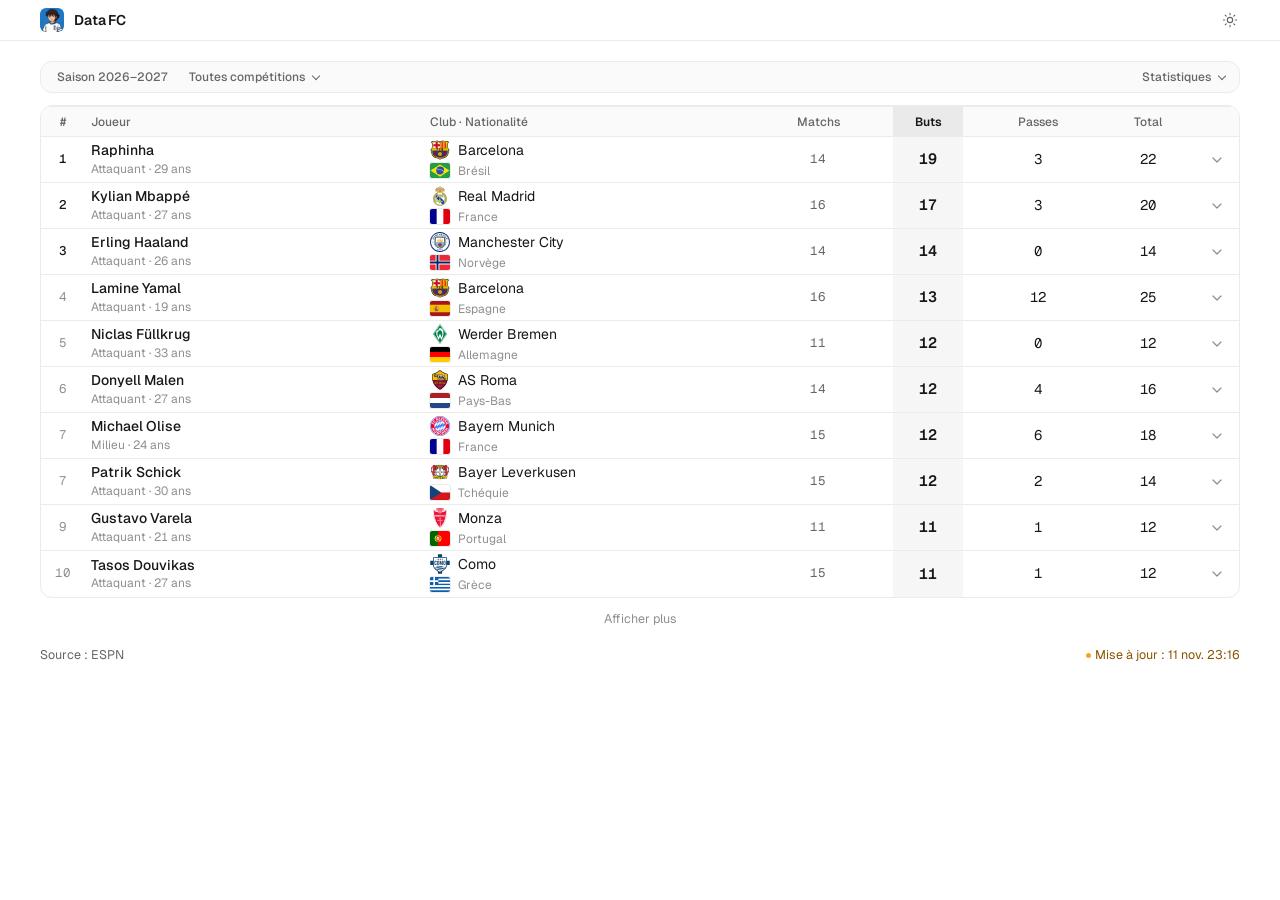
==== site/index.html @ 517b85d3 "Valeurs centrées sous le titre de chaque colonne (rang compris) Co-Authored-By: Claude Opus 5.5 <nor" ====
<!doctype html>
<html lang="fr" data-theme="light">
<head>
  <meta charset="utf-8">
  <meta name="viewport" content="width=device-width, initial-scale=1">
  <title>Data FC</title>
  <meta name="description" content="Meilleurs buteurs et passeurs des cinq grands championnats européens réunis.">
  <link rel="icon" href="assets/favicon.png" type="image/png">
  <link rel="apple-touch-icon" href="assets/apple-touch-icon.png">
  <link rel="preconnect" href="https://fonts.googleapis.com">
  <link rel="preconnect" href="https://fonts.gstatic.com" crossorigin>
  <link href="https://fonts.googleapis.com/css2?family=Geist:wght@400;500;600;700&family=Geist+Mono:wght@400;500&display=swap" rel="stylesheet">
  <link rel="stylesheet" href="styles.css?v=2026-11-12e">
  <script>
    try { if (localStorage.getItem("dfc-theme") === "dark") document.documentElement.dataset.theme = "dark"; } catch (e) {}
  </script>
</head>
<body>
  <header class="topbar">
    <div class="wrap topbar-inner">
      <a class="brand" href="./">
        <img class="brand-mark" src="assets/logo.png" alt="" width="24" height="24">
        <span>Data FC</span>
      </a>
      <nav class="topbar-actions">
        <button class="icon-btn" id="theme-toggle" type="button" aria-label="Basculer le thème">
          <svg class="i-sun" viewBox="0 0 24 24" aria-hidden="true"><circle cx="12" cy="12" r="4"/><path d="M12 2v2M12 20v2M4.9 4.9l1.4 1.4M17.7 17.7l1.4 1.4M2 12h2M20 12h2M4.9 19.1l1.4-1.4M17.7 6.3l1.4-1.4"/></svg>
          <svg class="i-moon" viewBox="0 0 24 24" aria-hidden="true"><path d="M20 14.5A8 8 0 0 1 9.5 4a8 8 0 1 0 10.5 10.5z"/></svg>
        </button>
      </nav>
    </div>
  </header>

  <main class="wrap">
    <h1 class="sr-only">Classements buteurs et passeurs</h1>

    <div class="notice" id="demo-notice" hidden>
      <strong>Données de démonstration.</strong> Les chiffres sont fictifs, en attendant le branchement de la récupération FBref.
    </div>

    <div class="toolbar">
      <div class="toolbar-left">
        <span class="season" id="season">Saison en cours</span>
        <details class="menu" id="scope-menu">
          <summary class="menu-btn" id="scope-btn">Toutes compétitions</summary>
          <div class="menu-panel menu-left" id="scope" role="radiogroup" aria-label="Compétition"></div>
        </details>
      </div>
      <details class="menu" id="cols-menu">
        <summary class="menu-btn">Statistiques</summary>
        <div class="menu-panel" role="group" aria-label="Colonnes affichées">
          <label><input type="checkbox" data-stat="goals" checked> Buts</label>
          <label><input type="checkbox" data-stat="assists" checked> Passes</label>
          <label><input type="checkbox" data-stat="ga" checked> Total</label>
          <hr>
          <label><input type="checkbox" id="opt-ratios"> / match</label>
        </div>
      </details>
    </div>

    <div class="boards" id="boards"></div>

    <footer class="foot">
      <a id="source-link" href="https://www.espn.com/soccer/" target="_blank" rel="noopener">Source : ESPN</a>
      <span aria-hidden="true">·</span>
      <span class="updated" id="updated">Mise à jour : …</span>
    </footer>

  </main>

  <script src="app.js?v=2026-11-12e"></script>
</body>
</html>
---- site/styles.css ----
/* Data FC — palette et rythme inspirés de Vercel/Geist */
:root {
  --bg: #ffffff;
  --bg-subtle: #fafafa;
  --bg-hover: #f5f5f5;
  --fg: #171717;
  --fg-muted: #666666;
  --fg-faint: #8f8f8f;
  --border: #ebebeb;
  --border-strong: #d4d4d4;
  --accent: #0070f3;
  --ok: #45a557;
  --warn: #f5a524;
  --warn-bg: #fff7e6;
  --warn-fg: #8a5300;
  --radius: 8px;
  --font: "Geist", ui-sans-serif, system-ui, -apple-system, sans-serif;
  --mono: "Geist Mono", ui-monospace, "SF Mono", Menlo, monospace;
  color-scheme: light;
}
:root[data-theme="dark"] {
  --bg: #0a0a0a;
  --bg-subtle: #111111;
  --bg-hover: #1a1a1a;
  --fg: #ededed;
  --fg-muted: #a1a1a1;
  --fg-faint: #7c7c7c;
  --border: #242424;
  --border-strong: #333333;
  --accent: #3291ff;
  --warn-bg: #2a1f05;
  --warn-fg: #f5c063;
  color-scheme: dark;
}

* { box-sizing: border-box; }
html { -webkit-text-size-adjust: 100%; text-size-adjust: 100%; }
html, body { margin: 0; }
body {
  background: var(--bg);
  color: var(--fg);
  font: 400 14px/1.5 var(--font);
  -webkit-font-smoothing: antialiased;
}
a { color: inherit; }
button { font: inherit; color: inherit; }
.sr-only { position: absolute; width: 1px; height: 1px; overflow: hidden; clip: rect(0 0 0 0); }
.wrap { max-width: 1360px; margin: 0 auto; padding: 0 40px; }

/* Barre du haut */
.topbar { border-bottom: 1px solid var(--border); position: sticky; top: 0; background: color-mix(in srgb, var(--bg) 85%, transparent); backdrop-filter: saturate(180%) blur(8px); z-index: 10; }
.topbar-inner { height: 40px; display: flex; align-items: center; justify-content: space-between; }
.brand { display: flex; align-items: center; gap: 10px; text-decoration: none; font-weight: 600; letter-spacing: -0.01em; font-size: 14px; }
.brand-mark { width: 24px; height: 24px; border-radius: 6px; display: block; }
.topbar-actions { display: flex; align-items: center; gap: 8px; }
.ghost-link { color: var(--fg-muted); text-decoration: none; font-size: 13px; padding: 6px 10px; border-radius: 6px; }
.ghost-link:hover { color: var(--fg); background: var(--bg-hover); }
/* Bascule jour/nuit : simple icône, sans cadre */
.icon-btn { all: unset; display: grid; place-items: center; width: 20px; height: 20px; cursor: pointer; color: var(--fg-muted); }
.icon-btn:hover { color: var(--fg); }
.icon-btn:focus-visible { outline: 2px solid var(--accent); outline-offset: 2px; border-radius: 4px; }
.icon-btn svg { width: 16px; height: 16px; fill: none; stroke: currentColor; stroke-width: 1.7; stroke-linecap: round; }
.i-moon { display: none; }
[data-theme="dark"] .i-sun { display: none; }
[data-theme="dark"] .i-moon { display: block; }

/* En-tête de page */
.hero { padding: 28px 0 18px; }
.hero h1 { font-size: 26px; line-height: 1.15; letter-spacing: -0.03em; font-weight: 600; margin: 0 0 4px; }
.lede { color: var(--fg-muted); font-size: 14px; margin: 0; }
.season { color: var(--fg-faint); font-size: 13px; margin: 2px 0 0; }
.notice { background: var(--warn-bg); color: var(--warn-fg); border: 1px solid color-mix(in srgb, var(--warn) 35%, transparent);
  border-radius: var(--radius); padding: 10px 14px; font-size: 13px; margin: 0 0 20px; }

/* Barre d'outils */
/* Barre de filtres : même largeur que le tableau */
/* Barre de filtres : même format que la ligne de titres du tableau (fond, hauteur, police 12 px, bordure, rayon) */
.toolbar { display: flex; align-items: center; justify-content: space-between; gap: 12px; width: 100%;
  height: 32px; margin: 20px 0 12px; padding: 0 6px 0 16px; border: 1px solid var(--border); border-radius: 12px;
  background: var(--bg-subtle); color: var(--fg-muted); font-size: 12px; font-weight: 500; }
.toolbar-left { display: flex; align-items: center; gap: 16px; }
.toolbar .season { font-size: 12px; font-weight: 500; color: var(--fg-muted); margin: 0; white-space: nowrap; }
.toolbar .select select { height: 24px; font: 500 12px var(--font); color: var(--fg-muted); background: transparent;
  border: 0; border-radius: 6px; padding: 0 22px 0 6px; }
.toolbar .select select:hover { background: var(--bg-hover); color: var(--fg); }
.toolbar .select::after { right: 8px; width: 5px; height: 5px; margin-top: -4px; }
.toolbar-meta { margin-left: auto !important; }
/* Menu à cases à cocher (colonnes affichées) */
.menu { position: relative; }
.menu-btn { list-style: none; cursor: pointer; display: inline-flex; align-items: center; height: 24px; padding: 0 22px 0 6px;
  border-radius: 6px; font: 500 12px var(--font); color: var(--fg-muted); position: relative; user-select: none; }
.menu-btn::-webkit-details-marker { display: none; }
.menu-btn::after { content: ""; position: absolute; right: 8px; top: 50%; width: 5px; height: 5px; margin-top: -4px;
  border-right: 1.6px solid var(--fg-muted); border-bottom: 1.6px solid var(--fg-muted); transform: rotate(45deg); }
.menu-btn:hover, .menu[open] .menu-btn { background: var(--bg-hover); color: var(--fg); }
.menu-btn:focus-visible { outline: 2px solid var(--accent); outline-offset: 1px; }
/* Panneau du menu « Statistiques » : même allure que la barre de filtre (fond, bordure, rayon, police 12 px) */
.menu-panel { position: absolute; right: 0; top: calc(100% + 6px); z-index: 20; min-width: 150px; padding: 4px;
  background: var(--bg-subtle); border: 1px solid var(--border); border-radius: 12px; }
.menu-panel label { display: flex; align-items: center; gap: 8px; height: 26px; padding: 0 8px; border-radius: 6px;
  font-size: 12px; font-weight: 500; color: var(--fg-muted); cursor: pointer; }
.menu-panel label:hover { background: var(--bg-hover); color: var(--fg); }
.menu-panel input { width: 13px; height: 13px; margin: 0; accent-color: var(--fg); cursor: pointer; }
.menu-panel.menu-left { left: 0; right: auto; width: max-content; min-width: 200px; max-height: min(70vh, 560px); overflow-y: auto; }
.menu-panel label { white-space: nowrap; }
.menu-panel label.sub { padding-left: 24px; }
.menu-panel label.off { color: var(--fg-faint); cursor: default; }
.menu-panel label.off:hover { background: transparent; color: var(--fg-faint); }
.menu-panel input:disabled { cursor: default; }
.menu-panel hr { border: 0; border-top: 1px solid var(--border); margin: 3px 4px; }
.select { position: relative; display: inline-flex; }
.select select { appearance: none; -webkit-appearance: none; font: 500 14px var(--font); color: var(--fg); background: var(--bg);
  border: 1px solid var(--border); border-radius: 8px; height: 38px; padding: 0 36px 0 12px; cursor: pointer; }
.select select:hover { background: var(--bg-hover); }
.select select:focus-visible { outline: 2px solid var(--accent); outline-offset: 1px; }
.select::after { content: ""; position: absolute; right: 13px; top: 50%; width: 6px; height: 6px; margin-top: -5px;
  border-right: 1.6px solid var(--fg-muted); border-bottom: 1.6px solid var(--fg-muted); transform: rotate(45deg); pointer-events: none; }
.toolbar-meta { color: var(--fg-faint); font-size: 13px; margin: 0; display: flex; align-items: center; gap: 8px; }
.updated { cursor: default; }
.updated.stale { color: var(--warn-fg); }
.updated.stale::before { content: ""; display: inline-block; width: 5px; height: 5px; border-radius: 50%; background: var(--warn); margin-right: 4px; vertical-align: 1px; }

/* Trois classements côte à côte */
.boards { display: block; }
.card { border: 1px solid var(--border); border-radius: 12px; overflow: hidden; background: var(--bg); width: 100%; }
.card-head { display: flex; align-items: baseline; justify-content: space-between; padding: 16px 16px 12px; }
.card-head h2 { margin: 0; font-size: 15px; font-weight: 600; letter-spacing: -0.01em; }
.card-count { color: var(--fg-faint); font-size: 12.5px; }

.board { width: 100%; border-collapse: collapse; table-layout: fixed; font-variant-numeric: tabular-nums; }
.c-rank { width: 44px; } .c-player { width: 220px; } .c-club { width: 210px; } .c-mj { width: 64px; } .c-stat { width: 120px; } .c-toggle { width: 36px; }
.board th, .board td { padding: 0 6px; text-align: left; white-space: nowrap; overflow: hidden; text-overflow: ellipsis; }
.board th:first-child, .board td:first-child { padding-left: 16px; }
.board th:last-child, .board td:last-child { padding-right: 16px; }
.board thead th { height: 30px; background: var(--bg-subtle); color: var(--fg-muted); font-weight: 500; font-size: 12px;
  border-top: 1px solid var(--border); border-bottom: 1px solid var(--border); }
.board .num { text-align: right; }
.board thead th.active { color: var(--fg); }
/* Colonnes chiffrées : chiffres tabulaires alignés à droite, unité dans l'en-tête */
.board th.num .h { white-space: nowrap; }
.board th.num .u { font-size: 11px; font-weight: 400; color: var(--fg-faint); }
.sortable button { all: unset; cursor: pointer; display: block; text-align: right; width: 100%; border-radius: 4px; color: var(--fg-muted); }
.sortable button:hover { color: var(--fg); }
.sortable button.active { color: var(--fg); font-weight: 600; }
.sortable button:focus-visible { outline: 2px solid var(--accent); outline-offset: 2px; }
.board th.sortable, .board td.stat { padding-left: 6px; padding-right: 14px; }
/* Colonne triée : surbrillance qui commence 20 px après la colonne précédente */
.board th.sorted, .board td.sorted { --hl: color-mix(in srgb, var(--fg) 4%, transparent);
  background-image: linear-gradient(to right, transparent 20px, var(--hl) 20px, var(--hl) calc(100% - 4px), transparent calc(100% - 4px)); }
.board th.sorted { --hl: color-mix(in srgb, var(--fg) 7%, transparent); color: var(--fg); }
td.stat { white-space: nowrap; text-align: right; font-variant-numeric: tabular-nums; }
td.stat .v { display: inline-block; color: var(--fg); font-size: 14px; }
td.stat .r { display: inline-block; width: 36px; margin-left: 8px; text-align: right; font-size: 11.5px; color: var(--fg-faint); }
td.ratio-col .r { width: auto; margin-left: 0; font-size: 12.5px; color: var(--fg-muted); }
th.ratio-col button { font-weight: 400; color: var(--fg-faint); }
th.ratio-col button.active { color: var(--fg); font-weight: 600; }
td.stat .r.on { color: var(--fg); font-weight: 600; }
td.stat .v.on { font-weight: 600; font-size: 15px; }
.detail td.stat .v { font-size: 12.5px; color: var(--fg-muted); }
.detail td.stat .v.on { font-size: 12.5px; color: var(--fg); }
.detail td.stat .r { font-size: 10.5px; }
.chev { width: 16px; height: 16px; fill: none; stroke: var(--fg-faint); stroke-width: 1.8; stroke-linecap: round; stroke-linejoin: round; transition: transform .18s ease; display: block; margin-left: auto; }
.row[aria-expanded="true"] .chev { transform: rotate(180deg); stroke: var(--fg); }
.player-meta { color: var(--fg-faint); font-size: 12px; }
.club { display: flex; align-items: center; gap: 8px; min-width: 0; color: var(--fg); }
.club .crest, .club .crest-fallback { width: 20px; height: 20px; }
.club-country { display: flex; flex-direction: column; gap: 1px; min-width: 0; }
.country { display: flex; align-items: center; gap: 8px; color: var(--fg-faint); font-size: 12px; min-width: 0; }
.country .flag { width: 20px; height: 15px; }
.country span { overflow: hidden; text-overflow: ellipsis; }
.detail .club .crest, .detail .club .crest-fallback { width: 16px; height: 16px; }
.detail .club { color: var(--fg-muted); }
.note { color: var(--fg-faint); font-size: 12px; margin: 10px 0 0; }

.row { cursor: pointer; }
.row > td { height: 46px; border-bottom: 1px solid var(--border); }
.row:last-child > td { border-bottom: 0; }
.row:hover > td { background: var(--bg-hover); }
.row:focus-visible { outline: 2px solid var(--accent); outline-offset: -2px; }
.row td.rank { color: var(--fg-faint); font-family: var(--mono); font-size: 12.5px; }
.row td.rank.podium { color: var(--fg); font-weight: 500; }
.row td.num { font-family: var(--mono); font-size: 12.5px; color: var(--fg-muted); }
.row td.num.primary { color: var(--fg); font-size: 15px; font-weight: 500; }
.row td.num.ratio.primary { font-size: 14px; }
.row td.num.ratio:not(.primary) { color: var(--fg-faint); }

.player { display: flex; align-items: center; gap: 10px; min-width: 0; }
.flag { width: 20px; height: 15px; border-radius: 2px; flex: none; object-fit: cover; box-shadow: 0 0 0 1px rgba(0,0,0,.08); background: var(--bg-hover); }
.player-text { min-width: 0; display: flex; flex-direction: column; gap: 2px; line-height: 1.25; }
.player-name { font-weight: 500; color: var(--fg); overflow: hidden; text-overflow: ellipsis; }
.player-club { display: flex; align-items: center; gap: 6px; min-width: 0; color: var(--fg-muted); font-size: 12px; }
.club-name { overflow: hidden; text-overflow: ellipsis; }
.crest { width: 16px; height: 16px; object-fit: contain; flex: none; }
.crest-fallback { width: 16px; height: 16px; border-radius: 50%; display: grid; place-items: center; flex: none;
  background: var(--bg-hover); border: 1px solid var(--border); font-size: 6.5px; font-weight: 600; color: var(--fg-muted); }
.pill { font-size: 10.5px; color: var(--fg-muted); border: 1px solid var(--border); border-radius: 999px; padding: 0 5px; line-height: 15px; flex: none; }
.row[aria-expanded="true"] > td { border-bottom-color: transparent; background: var(--bg-subtle); }

/* Détail par compétition */
.detail > td { padding: 0 !important; border-bottom: 1px solid var(--border); background: var(--bg-subtle); }
.detail table { width: 100%; border-collapse: collapse; table-layout: fixed; }
.detail td { height: 28px; font-size: 12px; color: var(--fg-muted); padding: 0 6px; }
.detail td:first-child { padding-left: 16px; } .detail td:last-child { padding-right: 16px; }
.detail tr:last-child td { padding-bottom: 6px; height: 38px; }
.detail td.num { font-family: var(--mono); font-size: 12px; text-align: right; }
.detail td.num.primary { color: var(--fg); }
.league { display: flex; align-items: center; gap: 8px; padding-left: 30px; position: relative; min-width: 0; }
.league::before { content: ""; position: absolute; left: 10px; top: -10px; width: 12px; height: 18px; border-left: 1px solid var(--border-strong); border-bottom: 1px solid var(--border-strong); border-bottom-left-radius: 6px; }
.league-name { overflow: hidden; text-overflow: ellipsis; }
.league .flag { width: 18px; height: 13.5px; }
.comp-logo { width: 18px; height: 18px; object-fit: contain; flex: none; }
[data-theme="dark"] .comp-logo { filter: invert(1) hue-rotate(180deg); }
.detail tr.out td { opacity: .45; }

.card-foot { display: flex; justify-content: center; padding: 12px 16px; border-top: 1px solid var(--border); }
.more-row { width: 100%; display: flex; justify-content: center; margin-top: 10px; }
.more-link { all: unset; cursor: pointer; font-size: 12.5px; color: var(--fg-faint); padding: 2px 4px; border-radius: 4px; }
.more-link:hover { color: var(--fg); text-decoration: underline; }
.more-link:focus-visible { outline: 2px solid var(--accent); outline-offset: 2px; }
.cutoff { margin: 0; color: var(--fg-faint); font-size: 12px; text-align: center; }
.btn { border: 1px solid var(--border); background: var(--bg); border-radius: 6px; padding: 6px 12px; font-size: 13px; font-weight: 500; cursor: pointer; }
.btn:hover { background: var(--bg-hover); }
.empty-msg { color: var(--fg-muted); }

.empty td { height: 120px; text-align: center !important; color: var(--fg-muted); }

.foot { display: flex; justify-content: space-between; gap: 8px; padding: 16px 0 48px; color: var(--fg-faint); font-size: 12.5px; }
.foot p { margin: 0 0 6px; }
.foot a { color: var(--fg-muted); text-decoration: none; }
.foot a:hover { color: var(--fg); text-decoration: underline; }
.foot > span[aria-hidden] { display: none; } /* source à gauche, mise à jour à droite */

/* Colonnes de stats centrées : titre, chiffres et surbrillance du tri sur le même axe */
.board th.sortable, .board td.stat { padding-left: 6px; padding-right: 6px; text-align: center; }
.sortable button { text-align: center; }
td.stat .v, td.stat .r, td.ratio-col .r { display: inline-block; min-width: 3ch; margin-left: 0; width: auto; text-align: right; }
.board th.sorted, .board td.sorted { --in: 20px;
  background-image: linear-gradient(to right, transparent var(--in), var(--hl) var(--in), var(--hl) calc(100% - var(--in)), transparent calc(100% - var(--in))); }
.board.with-ratios th.sorted, .board.with-ratios td.sorted { --in: 8px; }

/* Colonnes chiffrées (Matchs, Buts, Passes, Total, / match) : même largeur, titres et nombres centrés */
.board th.mj, .board td.mj { text-align: center !important; padding-left: 6px; padding-right: 6px; }
td.mj .v { display: inline-block; min-width: 3ch; text-align: right; }
.detail td.stat, .detail td.mj { text-align: center !important; }

/* Chaque valeur centrée sous le titre de sa colonne (plus de largeur minimale alignée à droite) */
.board td.stat .v, .board td.stat .r, .board td.ratio-col .r, .board td.mj .v { display: inline; min-width: 0; width: auto; margin: 0; text-align: center; }
.board th.rank, .board td.rank { text-align: center; padding-left: 6px !important; padding-right: 6px; }
.detail td.stat, .detail td.mj { text-align: center !important; }

/* ——— Mobile (≤ 720 px) ——— */
@media (max-width: 720px) {
  .wrap { padding: 0 16px; }
  .topbar-inner { height: 48px; }
  .toolbar { height: auto; min-height: 36px; flex-wrap: wrap; gap: 4px 8px; padding: 4px 4px 4px 12px; margin: 14px 0 10px; }
  .toolbar-left { gap: 6px; flex-wrap: wrap; min-width: 0; }
  .toolbar .season { display: none; }
  .menu-btn { height: 30px; }
  .menu-panel { max-width: calc(100vw - 32px); }
  .menu-panel label { height: 34px; font-size: 13px; }
  .menu-panel.menu-left { min-width: 0; max-height: 60vh; }
  /* Avec les ratios, 6 colonnes chiffrées : le tableau défile horizontalement dans sa carte */
  .card { overflow-x: auto; -webkit-overflow-scrolling: touch; }
  .board th, .board td { padding: 0 2px; text-overflow: clip; }
  .board th:first-child, .board td:first-child { padding-left: 6px; }
  .board th.rank, .board td.rank { padding-left: 2px !important; padding-right: 2px; }
  .board th:last-child, .board td:last-child { padding-right: 4px; }
  .board td:nth-child(2) { text-overflow: ellipsis; }
  .board th.sortable, .board td.stat, .board th.mj, .board td.mj { padding-left: 0; padding-right: 0; }
  .board th.sorted, .board td.sorted, .board.with-ratios th.sorted, .board.with-ratios td.sorted { --in: 3px; }
  .board thead th { font-size: 11px; letter-spacing: -0.02em; }
  .board.with-ratios td.stat .v { font-size: 12.5px; }
  .board.with-ratios td.stat .v.on { font-size: 13px; }
  td.ratio-col .r { font-size: 11px; letter-spacing: -0.03em; }
  .row td.rank { font-size: 11px; letter-spacing: -0.04em; }
  .row > td { height: 52px; }
  td.stat .v { font-size: 13.5px; }
  td.stat .v.on { font-size: 14px; }
  .player-name { font-size: 13.5px; }
  .player-club { gap: 6px; }
  .player-club .club { gap: 5px; color: var(--fg-muted); font-size: 12px; min-width: 0; }
  .player-club .club .crest, .player-club .club .crest-fallback { width: 14px; height: 14px; }
  .player-club .flag { width: 16px; height: 12px; }
  .chev { width: 14px; height: 14px; }
  .league { padding-left: 22px; gap: 6px; }
  .league::before { left: 6px; }
  .detail td:first-child { padding-left: 4px; }
  .player-club .pill { display: none; }
  /* Textes réduits sur mobile */
  body { font-size: 12.5px; }
  .brand { font-size: 13px; }
  .brand-mark { width: 22px; height: 22px; }
  .menu-btn { font-size: 11.5px; }
  .menu-panel label { font-size: 12px; }
  .board thead th { font-size: 10px; }
  .player-name { font-size: 12px; }
  .row > td { height: 46px; }
  .row td.rank { font-size: 10.5px; }
  .row td.num, .row td.mj .v { font-size: 11px; }
  td.stat .v, .board.with-ratios td.stat .v { font-size: 12px; }
  td.stat .v.on, .board.with-ratios td.stat .v.on { font-size: 12.5px; }
  td.ratio-col .r { font-size: 10px; }
  .detail td, .detail td.num, .detail td.stat .v, .detail td.stat .v.on { font-size: 10.5px; }
  .detail td.stat .r { font-size: 9.5px; }
  .player-club .club .crest, .player-club .club .crest-fallback { width: 13px; height: 13px; }
  .player-club .flag { width: 15px; height: 11px; }
  .more-link, .foot { font-size: 11.5px; }
  .foot { flex-direction: column; gap: 4px; padding-bottom: 32px; }
}

/* Mobile en portrait : écusson et drapeau seuls, sans le nom du club */
@media (max-width: 720px) and (orientation: portrait) {
  .player-club .club-name { display: none; }
  .player-club { gap: 6px; }
  .detail .club .club-name { display: none; }
}
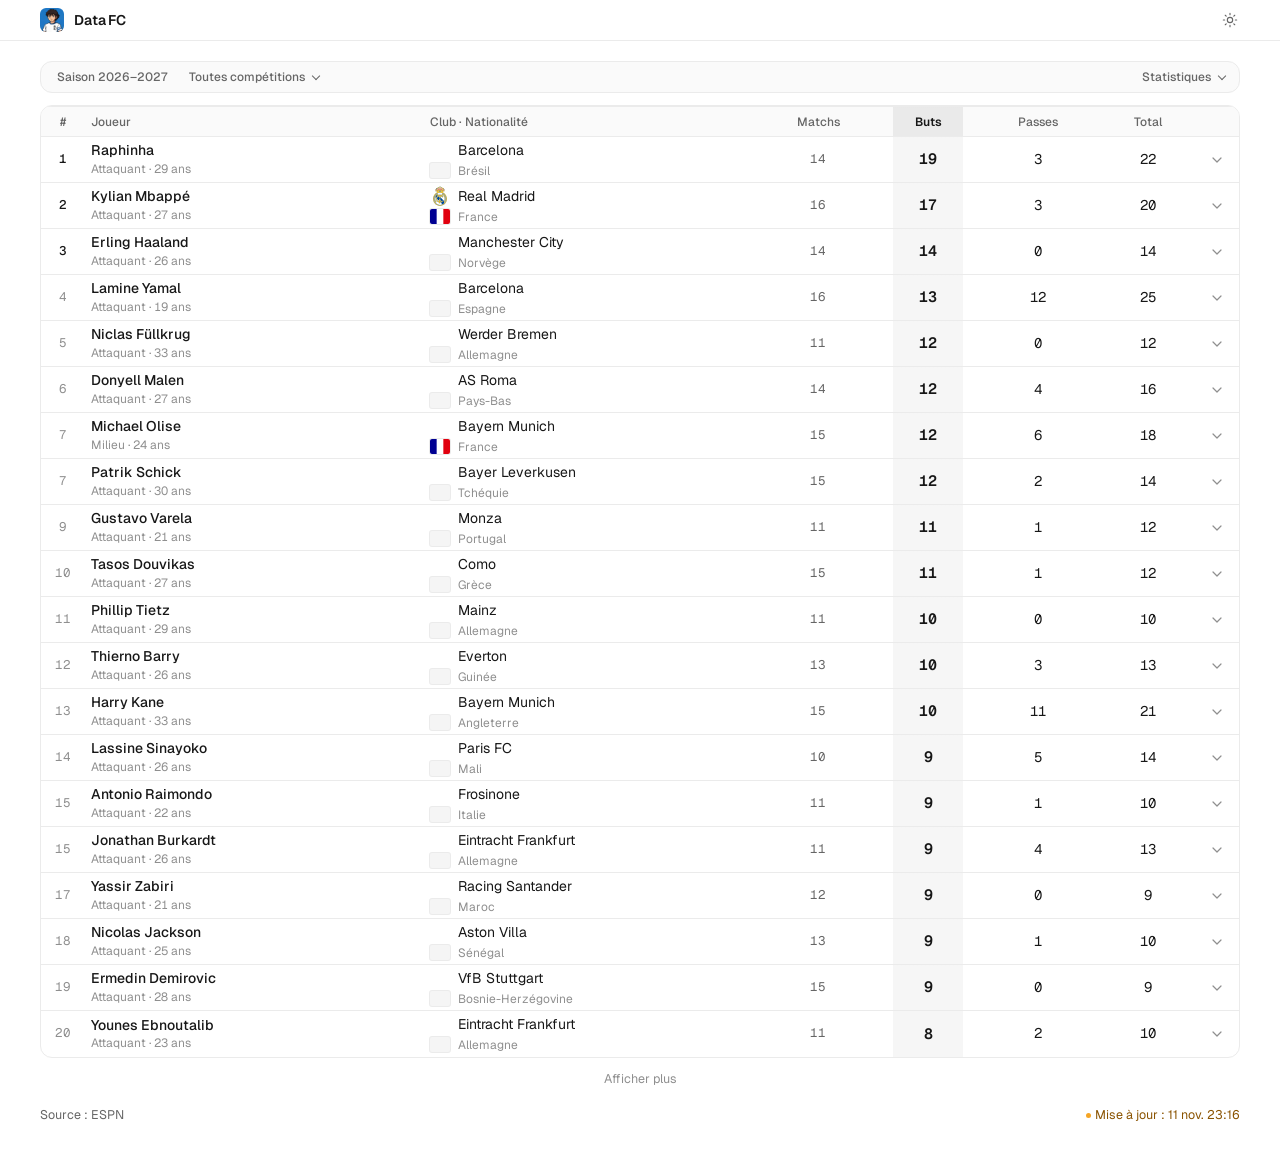
==== commit f80672d8: "Top 20 affiché par défaut (« Afficher plus » ajoute toujours 10 rangs) Co-Authored-By: Claude Opus 5" ====
--- a/site/index.html
+++ b/site/index.html
@@ -10,7 +10,7 @@
   <link rel="preconnect" href="https://fonts.googleapis.com">
   <link rel="preconnect" href="https://fonts.gstatic.com" crossorigin>
   <link href="https://fonts.googleapis.com/css2?family=Geist:wght@400;500;600;700&family=Geist+Mono:wght@400;500&display=swap" rel="stylesheet">
-  <link rel="stylesheet" href="styles.css?v=2026-11-12e">
+  <link rel="stylesheet" href="styles.css?v=2026-11-12i">
   <script>
     try { if (localStorage.getItem("dfc-theme") === "dark") document.documentElement.dataset.theme = "dark"; } catch (e) {}
   </script>
@@ -68,6 +68,6 @@
 
   </main>
 
-  <script src="app.js?v=2026-11-12e"></script>
+  <script src="app.js?v=2026-11-12i"></script>
 </body>
 </html>
--- a/site/styles.css
+++ b/site/styles.css
@@ -122,7 +122,7 @@
 
 /* Trois classements côte à côte */
 .boards { display: block; }
-.card { border: 1px solid var(--border); border-radius: 12px; overflow: hidden; background: var(--bg); width: 100%; }
+.card { border: 1px solid var(--border); border-radius: 12px; overflow: hidden; overflow-x: auto; background: var(--bg); width: 100%; }
 .card-head { display: flex; align-items: baseline; justify-content: space-between; padding: 16px 16px 12px; }
 .card-head h2 { margin: 0; font-size: 15px; font-weight: 600; letter-spacing: -0.01em; }
 .card-count { color: var(--fg-faint); font-size: 12.5px; }
@@ -243,13 +243,17 @@
 td.mj .v { display: inline-block; min-width: 3ch; text-align: right; }
 .detail td.stat, .detail td.mj { text-align: center !important; }
 
+/* Fenêtre étroite sur ordinateur : largeur minimale, le tableau défile au lieu d'écraser Joueur/Club */
+.board { min-width: 860px; }
+.board.with-ratios { min-width: 1120px; }
+
 /* Chaque valeur centrée sous le titre de sa colonne (plus de largeur minimale alignée à droite) */
 .board td.stat .v, .board td.stat .r, .board td.ratio-col .r, .board td.mj .v { display: inline; min-width: 0; width: auto; margin: 0; text-align: center; }
 .board th.rank, .board td.rank { text-align: center; padding-left: 6px !important; padding-right: 6px; }
 .detail td.stat, .detail td.mj { text-align: center !important; }
 
-/* ——— Mobile (≤ 720 px) ——— */
-@media (max-width: 720px) {
+/* ——— Mobile (≤ 720 px de large, ou téléphone en paysage : ≤ 500 px de haut) ——— */
+@media (max-width: 720px), (max-height: 500px) {
   .wrap { padding: 0 16px; }
   .topbar-inner { height: 48px; }
   .toolbar { height: auto; min-height: 36px; flex-wrap: wrap; gap: 4px 8px; padding: 4px 4px 4px 12px; margin: 14px 0 10px; }
@@ -261,6 +265,7 @@
   .menu-panel.menu-left { min-width: 0; max-height: 60vh; }
   /* Avec les ratios, 6 colonnes chiffrées : le tableau défile horizontalement dans sa carte */
   .card { overflow-x: auto; -webkit-overflow-scrolling: touch; }
+  .board, .board.with-ratios { min-width: 0; }
   .board th, .board td { padding: 0 2px; text-overflow: clip; }
   .board th:first-child, .board td:first-child { padding-left: 6px; }
   .board th.rank, .board td.rank { padding-left: 2px !important; padding-right: 2px; }
@@ -305,7 +310,7 @@
   .player-club .club .crest, .player-club .club .crest-fallback { width: 13px; height: 13px; }
   .player-club .flag { width: 15px; height: 11px; }
   .more-link, .foot { font-size: 11.5px; }
-  .foot { flex-direction: column; gap: 4px; padding-bottom: 32px; }
+  .foot { padding-bottom: 32px; }
 }
 
 /* Mobile en portrait : écusson et drapeau seuls, sans le nom du club */
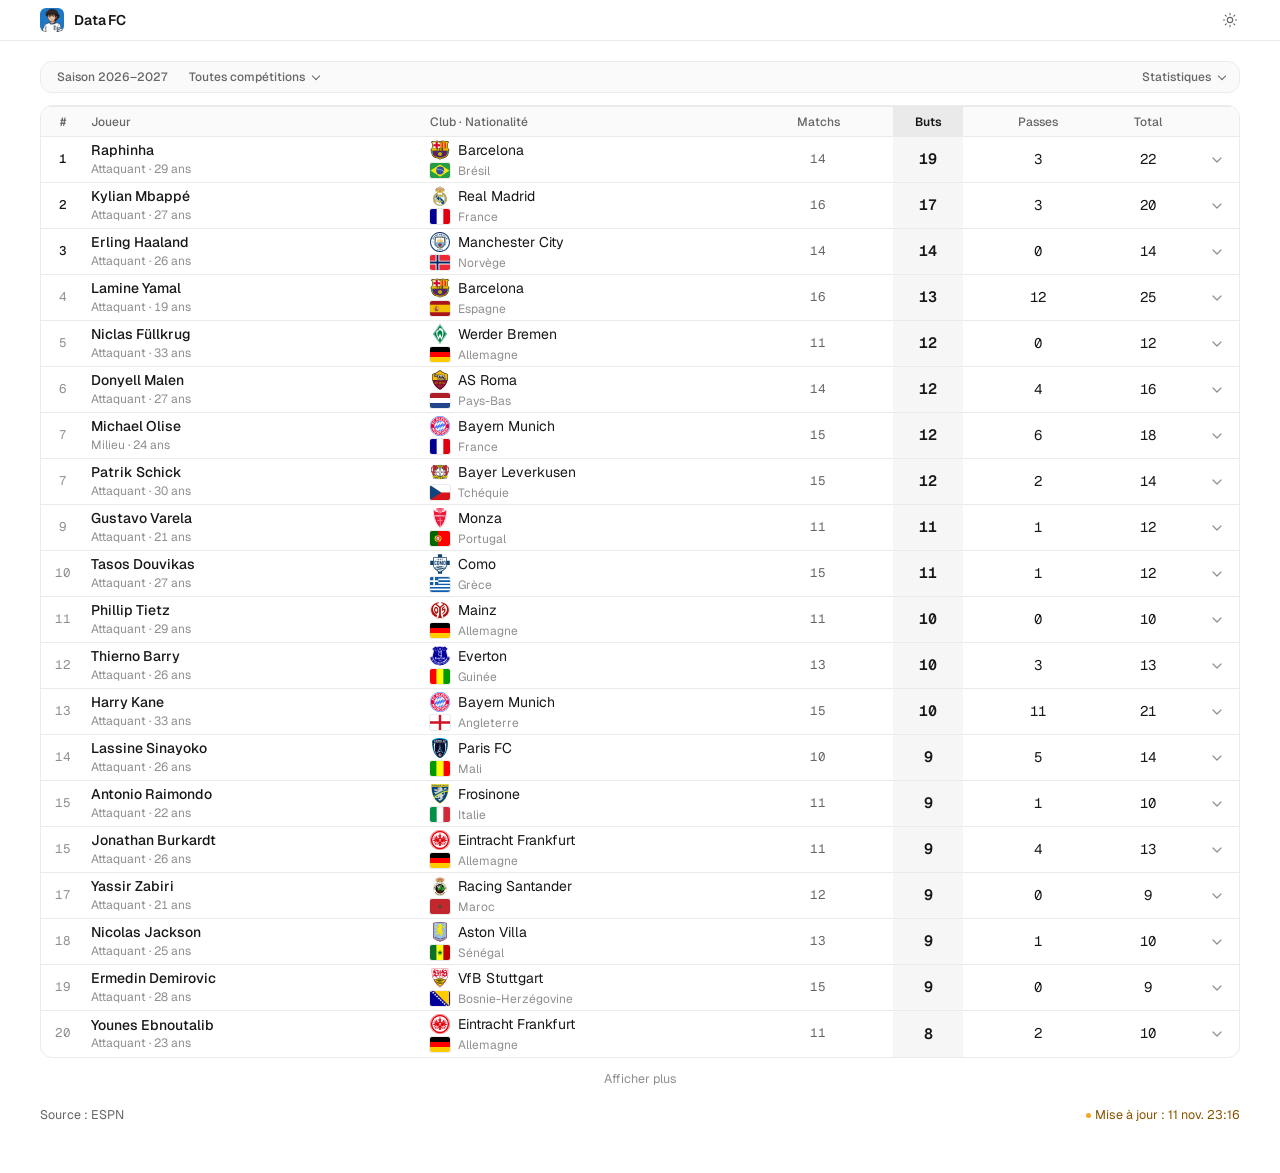
==== commit cfbb5298: "Mobile en paysage : colonne Club · Nationalité séparée, comme sur ordinateur Co-Authored-By: Claude " ====
--- a/site/index.html
+++ b/site/index.html
@@ -10,7 +10,7 @@
   <link rel="preconnect" href="https://fonts.googleapis.com">
   <link rel="preconnect" href="https://fonts.gstatic.com" crossorigin>
   <link href="https://fonts.googleapis.com/css2?family=Geist:wght@400;500;600;700&family=Geist+Mono:wght@400;500&display=swap" rel="stylesheet">
-  <link rel="stylesheet" href="styles.css?v=2026-11-12i">
+  <link rel="stylesheet" href="styles.css?v=2026-11-12j">
   <script>
     try { if (localStorage.getItem("dfc-theme") === "dark") document.documentElement.dataset.theme = "dark"; } catch (e) {}
   </script>
@@ -68,6 +68,6 @@
 
   </main>
 
-  <script src="app.js?v=2026-11-12i"></script>
+  <script src="app.js?v=2026-11-12j"></script>
 </body>
 </html>
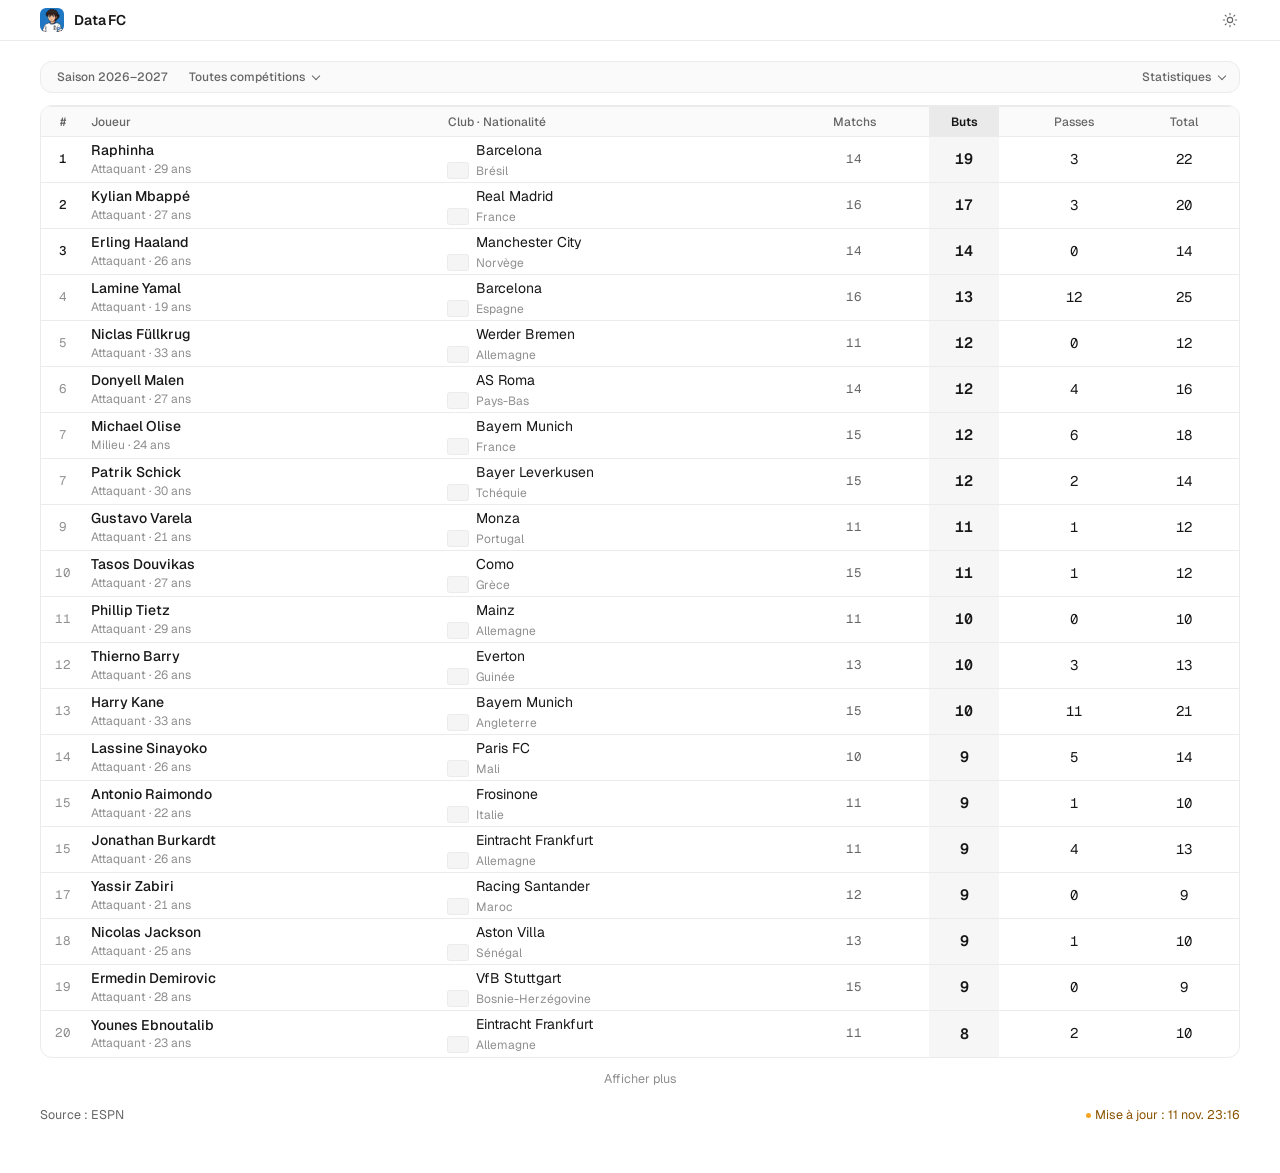
==== commit 7c0fdadb: "Flèche de dépliage retirée partout : un clic sur la ligne ouvre le détail Co-Authored-By: Claude Opu" ====
--- a/site/index.html
+++ b/site/index.html
@@ -10,7 +10,7 @@
   <link rel="preconnect" href="https://fonts.googleapis.com">
   <link rel="preconnect" href="https://fonts.gstatic.com" crossorigin>
   <link href="https://fonts.googleapis.com/css2?family=Geist:wght@400;500;600;700&family=Geist+Mono:wght@400;500&display=swap" rel="stylesheet">
-  <link rel="stylesheet" href="styles.css?v=2026-11-12j">
+  <link rel="stylesheet" href="styles.css?v=2026-11-12k">
   <script>
     try { if (localStorage.getItem("dfc-theme") === "dark") document.documentElement.dataset.theme = "dark"; } catch (e) {}
   </script>
@@ -68,6 +68,6 @@
 
   </main>
 
-  <script src="app.js?v=2026-11-12j"></script>
+  <script src="app.js?v=2026-11-12k"></script>
 </body>
 </html>
--- a/site/styles.css
+++ b/site/styles.css
@@ -128,7 +128,7 @@
 .card-count { color: var(--fg-faint); font-size: 12.5px; }
 
 .board { width: 100%; border-collapse: collapse; table-layout: fixed; font-variant-numeric: tabular-nums; }
-.c-rank { width: 44px; } .c-player { width: 220px; } .c-club { width: 210px; } .c-mj { width: 64px; } .c-stat { width: 120px; } .c-toggle { width: 36px; }
+.c-rank { width: 44px; } .c-player { width: 220px; } .c-club { width: 210px; } .c-mj { width: 64px; } .c-stat { width: 120px; }
 .board th, .board td { padding: 0 6px; text-align: left; white-space: nowrap; overflow: hidden; text-overflow: ellipsis; }
 .board th:first-child, .board td:first-child { padding-left: 16px; }
 .board th:last-child, .board td:last-child { padding-right: 16px; }
@@ -159,8 +159,6 @@
 .detail td.stat .v { font-size: 12.5px; color: var(--fg-muted); }
 .detail td.stat .v.on { font-size: 12.5px; color: var(--fg); }
 .detail td.stat .r { font-size: 10.5px; }
-.chev { width: 16px; height: 16px; fill: none; stroke: var(--fg-faint); stroke-width: 1.8; stroke-linecap: round; stroke-linejoin: round; transition: transform .18s ease; display: block; margin-left: auto; }
-.row[aria-expanded="true"] .chev { transform: rotate(180deg); stroke: var(--fg); }
 .player-meta { color: var(--fg-faint); font-size: 12px; }
 .club { display: flex; align-items: center; gap: 8px; min-width: 0; color: var(--fg); }
 .club .crest, .club .crest-fallback { width: 20px; height: 20px; }
@@ -286,7 +284,6 @@
   .player-club .club { gap: 5px; color: var(--fg-muted); font-size: 12px; min-width: 0; }
   .player-club .club .crest, .player-club .club .crest-fallback { width: 14px; height: 14px; }
   .player-club .flag { width: 16px; height: 12px; }
-  .chev { width: 14px; height: 14px; }
   .league { padding-left: 22px; gap: 6px; }
   .league::before { left: 6px; }
   .detail td:first-child { padding-left: 4px; }
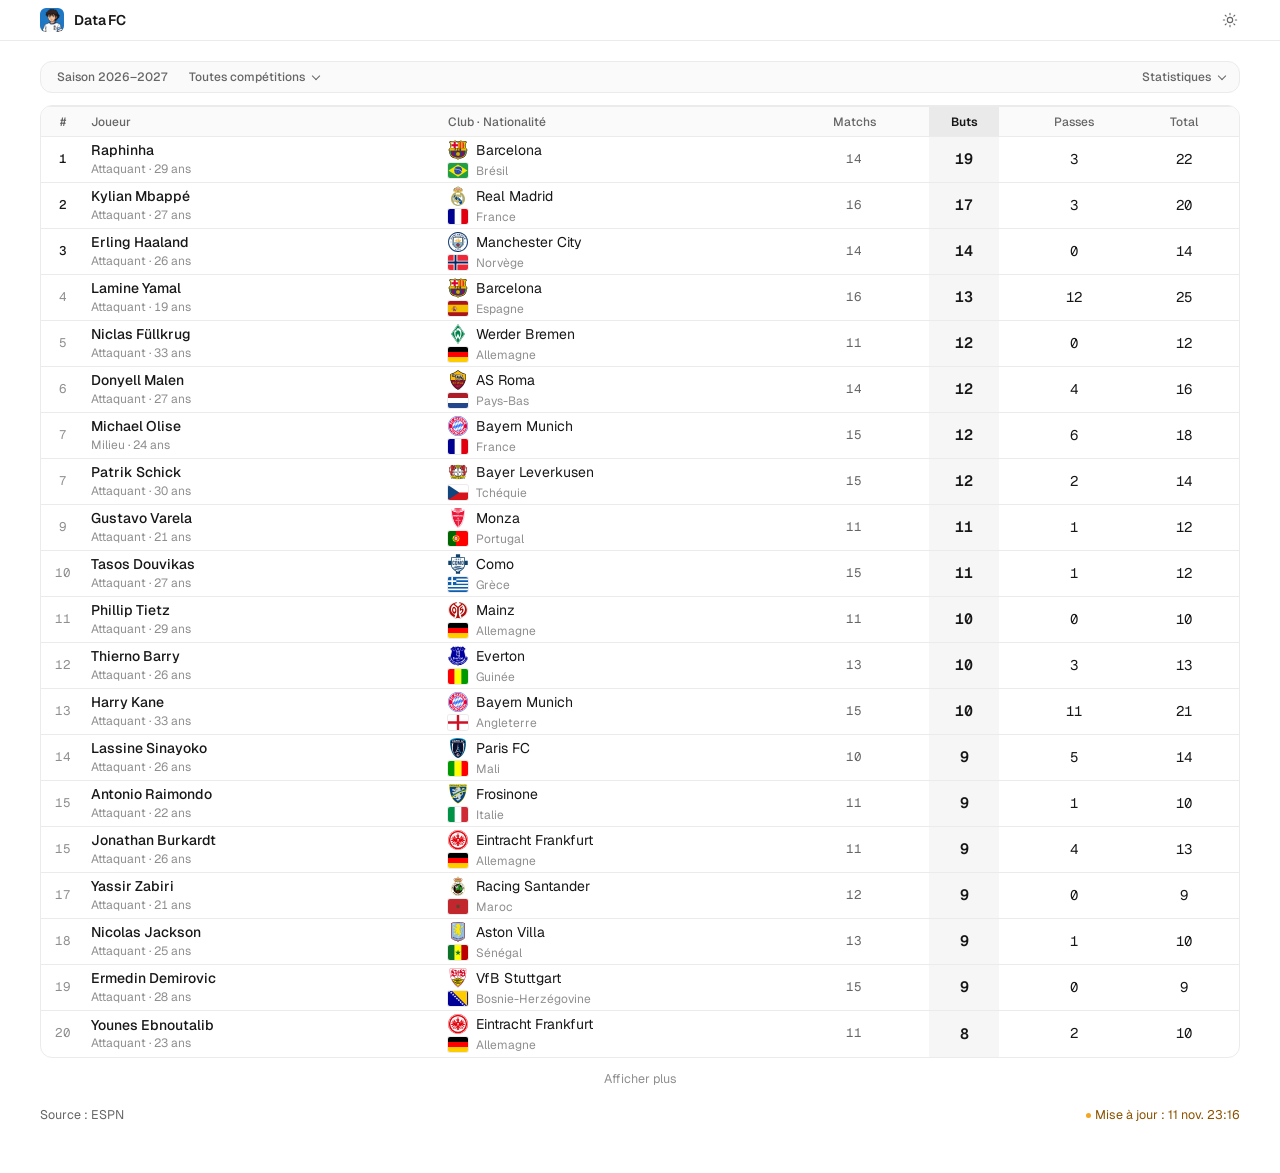
==== commit 0242ddc8: "Mobile en paysage : proportions et espacements de colonnes de la version ordinateur Co-Authored-By: " ====
--- a/site/index.html
+++ b/site/index.html
@@ -10,7 +10,7 @@
   <link rel="preconnect" href="https://fonts.googleapis.com">
   <link rel="preconnect" href="https://fonts.gstatic.com" crossorigin>
   <link href="https://fonts.googleapis.com/css2?family=Geist:wght@400;500;600;700&family=Geist+Mono:wght@400;500&display=swap" rel="stylesheet">
-  <link rel="stylesheet" href="styles.css?v=2026-11-12k">
+  <link rel="stylesheet" href="styles.css?v=2026-11-12l">
   <script>
     try { if (localStorage.getItem("dfc-theme") === "dark") document.documentElement.dataset.theme = "dark"; } catch (e) {}
   </script>
@@ -68,6 +68,6 @@
 
   </main>
 
-  <script src="app.js?v=2026-11-12k"></script>
+  <script src="app.js?v=2026-11-12l"></script>
 </body>
 </html>
--- a/site/styles.css
+++ b/site/styles.css
@@ -316,3 +316,15 @@
   .player-club { gap: 6px; }
   .detail .club .club-name { display: none; }
 }
+
+/* Paysage mobile : espacements de la version ordinateur */
+@media (max-width: 720px), (max-height: 500px) {
+  .board.land th, .board.land td { padding: 0 6px; }
+  .board.land th:first-child, .board.land td:first-child { padding-left: 16px; }
+  .board.land th:last-child, .board.land td:last-child { padding-right: 16px; }
+  .board.land th.rank, .board.land td.rank { padding-left: 6px !important; padding-right: 6px; }
+  .board.land th.sortable, .board.land td.stat, .board.land th.mj, .board.land td.mj { padding-left: 6px; padding-right: 6px; }
+  .board.land th.sorted, .board.land td.sorted { --in: 12px; }
+  .board.land.with-ratios th.sorted, .board.land.with-ratios td.sorted { --in: 4px; }
+  .board.land .detail td:first-child { padding-left: 16px; }
+}
